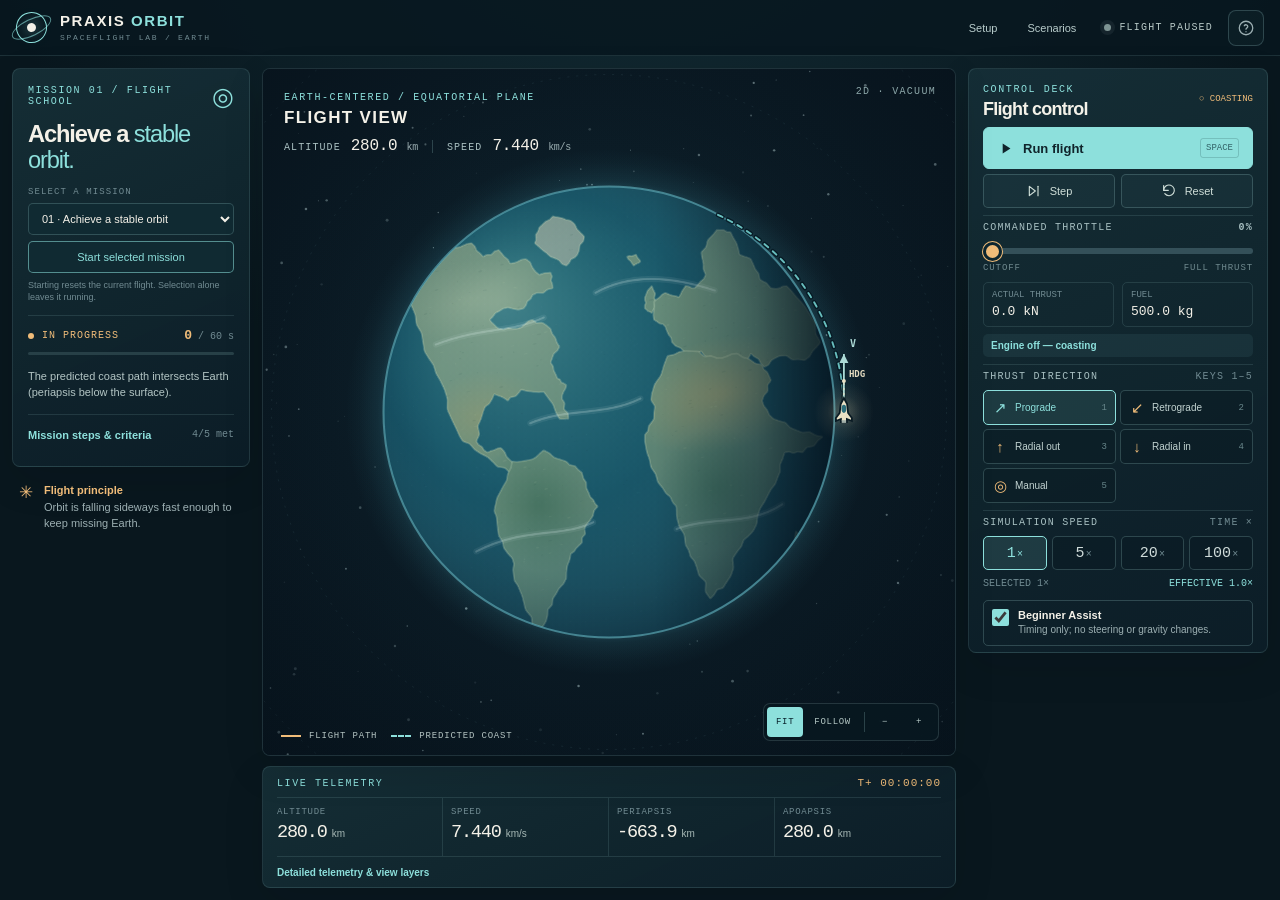
==== praxis-orbit/index.html @ 72a36ab7 "Publish PRAXIS ORBIT under praxis-orbit" ====
<!doctype html>
<html lang="en">
  <head>
    <meta charset="UTF-8" />
    <meta name="viewport" content="width=device-width, initial-scale=1.0" />
    <meta name="theme-color" content="#09141b" />
    <meta name="description" content="A hands-on orbital flight lab grounded in Newtonian physics." />
    <title>PRAXIS ORBIT — orbital flight lab</title>
    <script type="module" crossorigin src="/praxis-orbit/assets/index-Dkw5enQU.js"></script>
    <link rel="stylesheet" crossorigin href="/praxis-orbit/assets/index-bnAuaQOr.css">
  </head>
  <body>
    <div id="root"></div>
  </body>
</html>
---- praxis-orbit/assets/index-bnAuaQOr.css ----
:root{font-family:Inter,Segoe UI,Arial,sans-serif;color:#e9efeb;background:#09171e;font-synthesis:none;text-rendering:optimizeLegibility;-webkit-font-smoothing:antialiased;--bg: #09171e;--panel: #10232b;--panel-deep: #0c1d25;--panel-soft: #142b33;--line: rgba(155, 205, 205, .14);--line-strong: rgba(155, 205, 205, .24);--ivory: #f4f1e8;--muted: #9cafb2;--dim: #718b92;--cyan: #8de0dc;--amber: #f0bc79;--mono: "SFMono-Regular", Consolas, "Liberation Mono", monospace}*{box-sizing:border-box}html{min-width:320px}body{min-width:320px;margin:0}button,input,select{font:inherit}button{cursor:pointer}button:disabled{cursor:not-allowed;opacity:.42}button:focus-visible,input:focus-visible,select:focus-visible{outline:2px solid var(--cyan);outline-offset:3px}::selection{color:#09171e;background:var(--cyan)}.app-shell{min-height:100vh;background:radial-gradient(circle at 50% -25%,#153039 0,var(--bg) 52%)}.app-header{min-height:76px;display:flex;align-items:center;justify-content:space-between;gap:18px;padding:0 26px;border-bottom:1px solid var(--line);background:#08171fd9}.brand{display:flex;align-items:center;gap:13px;flex-shrink:0}.brand-mark{display:grid;place-items:center;width:35px;height:35px;border:1.5px solid var(--cyan);border-radius:50%;transform:rotate(-26deg);position:relative}.brand-mark:before{content:"";position:absolute;width:45px;height:15px;border:1px solid rgba(141,224,220,.6);border-radius:50%}.brand-mark span{width:9px;height:9px;border-radius:50%;background:var(--ivory);box-shadow:0 0 14px #8de0dcb3}.brand strong{display:block;color:var(--ivory);font-size:17px;font-weight:750;letter-spacing:.105em;line-height:1.1;white-space:nowrap}.brand strong em{color:var(--cyan);font-style:normal;font-weight:550}.brand small{display:block;margin-top:6px;color:var(--dim);font:9px var(--mono);letter-spacing:.22em;white-space:nowrap}.header-center{display:flex;align-items:center;gap:15px;color:#9aaeb0;font-size:12px;letter-spacing:.045em;white-space:nowrap}.header-rule{width:28px;height:1px;background:var(--line-strong)}.header-actions{display:flex;align-items:center;gap:18px;flex-shrink:0}.live-indicator{display:flex;align-items:center;gap:8px;color:#b8c9c7;font:10px var(--mono);letter-spacing:.12em;white-space:nowrap}.live-indicator i{width:7px;height:7px;border-radius:50%;background:#7e9493;box-shadow:0 0 0 4px #7e94931c}.live-indicator.is-running i{background:var(--cyan);box-shadow:0 0 0 4px #8de0dc21,0 0 10px var(--cyan)}.live-indicator.is-impact i{background:var(--amber);box-shadow:0 0 0 4px #f0bc7921}.icon-button{width:36px;height:36px;display:grid;place-items:center;color:var(--muted);border:1px solid var(--line-strong);border-radius:8px;background:#8de0dc09}.icon-button:hover{color:var(--ivory);border-color:#8de0dc8c}.workspace{width:min(100%,1900px);margin:0 auto;display:grid;grid-template-columns:minmax(235px,265px) minmax(0,1fr) minmax(305px,330px);gap:18px;padding:18px 20px 28px;align-items:start}.mission-column,.center-column,.controls-column{min-width:0}.mission-column{display:flex;flex-direction:column;gap:16px}.center-column{display:flex;flex-direction:column;gap:14px}.panel{border:1px solid var(--line);border-radius:11px;background:linear-gradient(155deg,#162f37f0,#0c1e27f7);box-shadow:0 14px 42px #00080e1c}.eyebrow{color:var(--cyan);font:10px var(--mono);letter-spacing:.16em}.section-topline{display:flex;justify-content:space-between;align-items:center}.section-symbol{color:var(--cyan);font-size:25px;line-height:.8;font-weight:200}.mission-card{padding:23px 21px 19px}.mission-card h1{margin:25px 0 10px;color:var(--ivory);font-size:clamp(26px,2.2vw,35px);line-height:1.08;letter-spacing:-.048em;font-weight:620}.mission-card h1 em{color:var(--cyan);font-style:normal;font-weight:400}.mission-intro{margin:0 0 24px;color:var(--muted);font-size:12px;line-height:1.6}.mission-state{display:flex;align-items:center;gap:8px;padding-top:17px;border-top:1px solid var(--line);color:var(--amber);font:10px var(--mono);letter-spacing:.1em}.mission-state.success{color:var(--cyan)}.mission-state.failure{color:#ed9b88}.mission-state .state-dot{width:6px;height:6px;border-radius:50%;background:currentColor}.mission-state strong{margin-left:auto;font:600 13px var(--mono);letter-spacing:0}.mission-state small{color:var(--dim);font-size:10px;font-weight:400}.progress-track{height:3px;margin:12px 0 14px;border-radius:4px;background:#274047;overflow:hidden}.progress-track span{display:block;height:100%;background:linear-gradient(90deg,var(--amber),var(--cyan));transition:width .18s linear}.mission-reason{min-height:50px;margin:0 0 21px;color:#b3c5c4;font-size:11px;line-height:1.5}.checklist-title,.group-label{display:flex;align-items:center;justify-content:space-between;gap:8px;color:#a7bfc1;font:10px var(--mono);letter-spacing:.12em}.checklist-title span,.group-label span:last-child{color:var(--dim)}.criteria-list{display:flex;flex-direction:column;gap:11px;margin:15px 0 19px;padding:0;list-style:none}.criteria-list li{display:flex;align-items:center;gap:9px;color:#93a8aa;font-size:11px}.criteria-list li.met{color:#d4e9e1}.criterion-icon{width:16px;height:16px;display:grid;place-items:center;flex-shrink:0;border:1px solid #546d72;border-radius:50%;color:#718d90;font-size:20px;line-height:0}.met .criterion-icon{color:#0d2930;border-color:var(--cyan);background:var(--cyan)}.mission-footnote{padding:13px 12px;border:1px solid rgba(240,188,121,.15);border-radius:6px;background:#f0bc790b;color:#c8b79f;font-size:10px;line-height:1.5}.tutorial-card{padding:20px 21px 17px}.tiny-count{color:var(--dim);font:9px var(--mono);letter-spacing:.1em}.tutorial-list{margin:19px 0 0;padding:0;list-style:none}.tutorial-list li{display:flex;gap:12px;padding:0 0 17px;position:relative}.tutorial-list li:not(:last-child):before{content:"";position:absolute;left:12px;top:26px;bottom:2px;border-left:1px dashed #46646a}.tutorial-list li:last-child{padding-bottom:0}.step-index{width:25px;height:25px;flex:0 0 25px;display:grid;place-items:center;border:1px solid #526a70;border-radius:50%;color:#a4b9b8;font:10px var(--mono)}.tutorial-list li.done .step-index{border-color:var(--cyan);background:#8de0dc24;color:var(--cyan)}.tutorial-list strong{display:block;margin:1px 0 3px;color:#e3ebe5;font-size:11px;font-weight:600}.tutorial-list p{margin:0;color:var(--dim);font-size:10px;line-height:1.4}.sidebar-note{display:flex;gap:11px;padding:4px 4px 0;color:var(--muted)}.note-spark{color:var(--amber);font-size:17px}.sidebar-note p{margin:0;font-size:11px;line-height:1.5}.sidebar-note strong{display:block;color:var(--amber);font-weight:600}.viewport-panel{height:clamp(455px,57vh,690px);min-height:455px;position:relative;overflow:hidden;background:#0a1922}.orbit-canvas{position:absolute;top:0;right:0;bottom:0;left:0;display:block;width:100%;height:100%;touch-action:none;cursor:grab}.orbit-canvas:active{cursor:grabbing}.viewport-top,.viewport-bottom,.viewport-readout,.viewport-side-label{position:absolute;pointer-events:none}.viewport-top{left:27px;right:26px;top:23px;display:flex;justify-content:space-between;align-items:start}.viewport-top strong{display:block;margin-top:6px;color:var(--ivory);font-size:19px;font-weight:600;letter-spacing:.08em}.viewport-coordinate{color:#8ca7a9;font:10px var(--mono);letter-spacing:.13em}.viewport-readout{top:85px;left:27px;display:flex;align-items:baseline;gap:10px;color:#abc1c2;font:10px var(--mono);letter-spacing:.11em}.viewport-readout strong{color:var(--ivory);font-size:16px;font-weight:500;letter-spacing:-.02em}.viewport-readout small{color:var(--muted);font-size:10px}.readout-separator{width:1px;height:13px;margin:0 4px;background:var(--line-strong);align-self:center}.viewport-bottom{bottom:19px;left:23px;right:22px;display:flex;align-items:end;justify-content:space-between;gap:14px}.trajectory-legend{display:flex;flex-wrap:wrap;gap:14px;color:#b4c4c2;font:9px var(--mono);letter-spacing:.09em}.trajectory-legend span{display:flex;align-items:center;gap:8px}.trajectory-legend i{width:20px;height:0;display:inline-block;border-top:2px solid var(--amber)}.trajectory-legend .legend-prediction{border-top:2px dashed var(--cyan)}.camera-controls{display:flex;gap:2px;padding:3px;border:1px solid rgba(185,218,217,.16);border-radius:7px;background:#081820d9;pointer-events:auto;flex-shrink:0}.camera-controls button{min-width:29px;height:27px;padding:0 9px;border:0;border-radius:4px;background:transparent;color:#b5c8c5;font:9px var(--mono);letter-spacing:.08em}.camera-controls button:hover,.camera-controls button.active{color:#07212b;background:var(--cyan)}.control-divider{align-self:stretch;width:1px;margin:5px 2px;background:var(--line-strong)}.viewport-side-label{right:15px;top:50%;transform:translateY(-50%) rotate(90deg);transform-origin:100% 50%;color:#a4cbca4d;font:9px var(--mono);letter-spacing:.24em;white-space:nowrap}.view-options{min-height:44px;display:flex;align-items:center;justify-content:space-between;gap:14px;padding:0 10px}.option-heading{display:flex;align-items:center;gap:12px;color:#9fb6b6;font:10px var(--mono);letter-spacing:.1em;white-space:nowrap}.option-heading span{color:#617e83;font:10px Inter,Segoe UI,sans-serif;letter-spacing:0}.option-switches{display:flex;flex-wrap:wrap;justify-content:flex-end;gap:15px}.option-switches label{display:flex;align-items:center;gap:6px;color:#aebfbd;font-size:10px;white-space:nowrap;cursor:pointer}.option-switches input{width:13px;height:13px;margin:0;accent-color:var(--cyan);cursor:pointer}.telemetry-panel{padding:18px 21px 0}.telemetry-heading{display:flex;align-items:end;justify-content:space-between;gap:12px;padding-bottom:13px;border-bottom:1px solid var(--line)}.telemetry-heading h2{margin:4px 0 0;color:var(--ivory);font-size:18px;font-weight:550;letter-spacing:-.025em}.epoch{color:var(--amber);font:11px var(--mono);letter-spacing:.09em;white-space:nowrap}.stats-grid{display:grid;grid-template-columns:repeat(4,minmax(0,1fr))}.stat{min-width:0;min-height:77px;padding:15px 9px 12px 0}.stat:not(:nth-child(4n)){border-right:1px solid var(--line);padding-left:12px}.stat:nth-child(4n+1){padding-left:0}.stat:nth-child(-n+4){border-bottom:1px solid var(--line)}.stat-label{display:block;margin-bottom:7px;overflow:hidden;color:var(--dim);font:9px var(--mono);text-overflow:ellipsis;white-space:nowrap;letter-spacing:.08em}.stat-value{display:flex;align-items:baseline;gap:5px;min-width:0;color:var(--ivory);font:500 clamp(15px,1.45vw,21px) var(--mono);letter-spacing:-.065em;white-space:nowrap}.stat-value small{color:#a7b9b6;font:10px Inter,Segoe UI,sans-serif;letter-spacing:0}.stat-subtle{display:block;color:var(--dim);font-size:9px}.telemetry-footer{display:flex;justify-content:space-between;gap:10px;margin:0 -21px;padding:11px 21px;border-top:1px solid var(--line);border-radius:0 0 11px 11px;background:#08192161}.telemetry-footer span{display:flex;align-items:center;gap:8px;color:var(--dim);font:9px var(--mono);letter-spacing:.08em;white-space:nowrap}.telemetry-footer strong{color:#cfe2dd;font-weight:500;letter-spacing:0}.control-panel{overflow:hidden}.control-panel-head{display:flex;justify-content:space-between;align-items:end;padding:22px 22px 17px}.control-panel-head h2{margin:6px 0 0;color:var(--ivory);font-size:21px;font-weight:550;letter-spacing:-.04em}.control-number{color:var(--cyan);font:19px var(--mono)}.control-number span{color:var(--dim);font-size:12px}.tabs{display:flex;padding:0 21px;gap:25px;border-bottom:1px solid var(--line)}.tabs button{padding:13px 0;border:0;border-bottom:2px solid transparent;background:transparent;color:#90a7a8;font:10px var(--mono);letter-spacing:.12em}.tabs button:hover{color:var(--ivory)}.tabs button.selected{color:var(--cyan);border-bottom-color:var(--cyan)}.control-content{padding:20px 21px 22px}.transport{margin-top:14px}.primary-control{width:100%;min-height:48px;display:flex;align-items:center;gap:9px;padding:0 13px;border:1px solid var(--cyan);border-radius:6px;color:#10242b;background:var(--cyan);font-size:13px;font-weight:700;text-align:left}.primary-control:not(:disabled):hover,.apply-button:hover{background:#b4f0e9}.primary-control kbd{margin-left:auto;padding:4px 5px;border:1px solid rgba(7,45,52,.18);border-radius:3px;color:#326267;font:9px var(--mono)}.secondary-transport{display:flex;gap:8px;margin-top:8px}.secondary-transport button{flex:1;min-height:38px;display:flex;align-items:center;justify-content:center;gap:8px;border:1px solid var(--line-strong);border-radius:5px;background:#8de0dc0a;color:#d0dfd9;font-size:11px}.secondary-transport button:not(:disabled):hover{border-color:var(--cyan);color:var(--cyan)}.speed-heading,.thrust-heading,.direction-heading,.saved-heading{margin-top:24px;padding-top:20px;border-top:1px solid var(--line)}.speed-options{display:grid;grid-template-columns:repeat(4,1fr);gap:6px;margin-top:13px}.speed-options button{height:36px;border:1px solid var(--line-strong);border-radius:5px;background:#09182061;color:#d0dcda;font:15px var(--mono)}.speed-options button small{margin-left:1px;color:var(--dim);font-size:10px}.speed-options button.selected{border-color:var(--cyan);color:var(--cyan);background:#8de0dc21}.speed-options button.selected small{color:var(--cyan)}.compute-warning{margin:10px 0 0;color:var(--amber);font-size:10px;line-height:1.45}.throttle-value{display:flex;align-items:end;justify-content:space-between;gap:5px;margin-top:13px}.throttle-value strong{color:var(--ivory);font:37px var(--mono);letter-spacing:-.09em;line-height:1}.throttle-value strong small{margin-left:3px;color:var(--amber);font-size:14px;letter-spacing:0}.throttle-value span{padding-bottom:3px;color:var(--muted);font-size:10px;white-space:nowrap}.throttle-slider{width:100%;height:6px;margin:19px 0 8px;border-radius:5px;background:linear-gradient(90deg,var(--amber) var(--fill),#345059 var(--fill));-moz-appearance:none;appearance:none;-webkit-appearance:none;cursor:pointer}.throttle-slider::-webkit-slider-thumb{width:16px;height:16px;border:3px solid #0d2630;border-radius:50%;background:var(--amber);box-shadow:0 0 0 1px var(--amber);-webkit-appearance:none;-moz-appearance:none;appearance:none}.throttle-slider::-moz-range-thumb{width:11px;height:11px;border:3px solid #0d2630;border-radius:50%;background:var(--amber);box-shadow:0 0 0 1px var(--amber)}.slider-ends{display:flex;justify-content:space-between;color:#718b90;font:9px var(--mono);letter-spacing:.1em}.direction-options{display:grid;grid-template-columns:repeat(2,1fr);gap:7px;margin-top:13px}.direction-options button{min-height:38px;display:flex;align-items:center;gap:7px;padding:0 9px;border:1px solid var(--line-strong);border-radius:5px;background:#09182061;color:#c1d2d0;font-size:10px;text-align:left}.direction-options button:hover{border-color:#8de0dc80}.direction-options button.selected{border-color:var(--cyan);color:var(--cyan);background:#8de0dc1c}.direction-icon{min-width:16px;color:var(--amber);font-size:15px;line-height:1;text-align:center}.direction-options button.selected .direction-icon{color:var(--cyan)}.direction-options kbd{margin-left:auto;color:#68878b;font:9px var(--mono)}.direction-note{margin:14px 0 0;color:#8fa7a8;font-size:10px;line-height:1.5}.manual-angle{margin-top:13px;padding:11px;border:1px solid var(--line);border-radius:5px;background:#09182066}.manual-angle label{color:var(--muted);font:9px var(--mono);letter-spacing:.1em}.manual-angle>div{display:flex;align-items:center;gap:8px;margin-top:7px}.manual-angle input{width:90px;padding:8px;border:1px solid var(--line-strong);border-radius:4px;background:#0a1c24;color:var(--ivory);font:14px var(--mono)}.manual-angle>div span{color:var(--dim);font:10px var(--mono)}.manual-angle p{margin:8px 0 0;color:var(--dim);font-size:10px;line-height:1.4}.controls-footnote{display:flex;justify-content:space-between;gap:5px;padding:14px 4px;color:#70898e;font:9px var(--mono);letter-spacing:.07em}.form-intro{margin:14px 0 18px;color:var(--muted);font-size:11px;line-height:1.55}.setup-form{display:flex;flex-direction:column;gap:13px}.field{display:flex;align-items:center;justify-content:space-between;gap:8px;color:#d0dcd8;font-size:11px}.field>span{min-width:0}.field small{display:block;margin-top:4px;color:var(--dim);font-size:9px}.field>div{width:125px;display:flex;align-items:center;flex-shrink:0;border:1px solid var(--line-strong);border-radius:5px;background:#07151d7a}.field input{width:100%;min-width:0;padding:9px 7px;border:0;outline:0;background:transparent;color:var(--ivory);font:12px var(--mono);text-align:right}.field>div:focus-within{outline:2px solid var(--cyan);outline-offset:2px}.field>div>span{width:35px;flex-shrink:0;color:var(--dim);font:9px var(--mono);text-align:center}.apply-button{width:100%;min-height:40px;display:flex;align-items:center;justify-content:center;gap:8px;margin-top:20px;border:1px solid var(--cyan);border-radius:5px;background:var(--cyan);color:#10242b;font-size:11px;font-weight:700}.pending-note{margin:10px 0 0;color:var(--amber);font-size:10px;line-height:1.4}.form-footnote{margin-top:17px;padding-top:13px;border-top:1px solid var(--line);color:var(--dim);font-size:10px;line-height:1.5}.preset-list{display:flex;flex-direction:column;gap:8px;margin-top:13px}.preset-card{width:100%;min-height:69px;display:flex;flex-direction:column;gap:7px;padding:11px 12px;border:1px solid var(--line-strong);border-radius:6px;background:#09182061;color:var(--muted);font-size:10px;line-height:1.4;text-align:left}.preset-card:hover,.preset-card.active{border-color:var(--cyan);background:#8de0dc12}.preset-top{display:flex;justify-content:space-between;align-items:center;gap:5px}.preset-top strong{color:var(--ivory);font-size:12px;font-weight:600}.preset-top small{color:var(--amber);font:8px var(--mono);letter-spacing:.06em}.preset-card.active .preset-top strong{color:var(--cyan)}.save-name{display:block;margin:16px 0 8px;color:#a7bfc1;font:9px var(--mono);letter-spacing:.1em}.scenario-input,.scenario-select{width:100%;height:38px;padding:0 10px;border:1px solid var(--line-strong);border-radius:5px;background:#0a1c24;color:var(--ivory);font-size:11px}.scenario-select{cursor:pointer}.save-button{margin-top:8px}.scenario-actions{display:flex;gap:5px;margin-top:8px}.scenario-actions button{min-height:33px;flex:1;display:flex;align-items:center;justify-content:center;gap:4px;padding:0 3px;border:1px solid var(--line-strong);border-radius:4px;background:#8de0dc0a;color:#cfddda;font-size:10px}.scenario-actions button:not(:disabled):hover,.import-button:hover{border-color:var(--cyan);color:var(--cyan)}.import-button{width:100%;min-height:39px;display:flex;align-items:center;justify-content:center;gap:8px;margin-top:14px;border:1px dashed var(--line-strong);border-radius:5px;background:transparent;color:var(--muted);font-size:11px}.library-note{margin:15px 0 0;color:var(--dim);font-size:10px;line-height:1.5}.visually-hidden{position:absolute;width:1px;height:1px;overflow:hidden;clip:rect(0,0,0,0);white-space:nowrap;clip-path:inset(50%)}.notice{position:fixed;z-index:20;right:22px;bottom:22px;width:min(440px,calc(100vw - 30px));display:flex;align-items:start;gap:12px;padding:13px 12px 13px 15px;border:1px solid rgba(141,224,220,.4);border-radius:7px;background:#15343b;box-shadow:0 15px 40px #00000059;color:#e9f4ed;font-size:11px;line-height:1.45}.notice.error{border-color:#ed9b8880;background:#3b2928}.notice.info{border-color:#f0bc7980;background:#373128}.notice span{flex:1}.notice button{display:grid;place-items:center;width:19px;height:19px;flex-shrink:0;border:0;background:transparent;color:currentColor}.modal-backdrop{position:fixed;z-index:30;top:0;right:0;bottom:0;left:0;display:grid;place-items:center;padding:20px;background:#020b12c7;-webkit-backdrop-filter:blur(5px);backdrop-filter:blur(5px)}.help-modal{width:min(720px,100%);max-height:min(750px,calc(100vh - 40px));overflow-y:auto;padding:28px;border:1px solid rgba(141,224,220,.3);border-radius:12px;background:#102730;box-shadow:0 25px 70px #0006}.modal-head{display:flex;justify-content:space-between;align-items:start;gap:15px}.help-modal h2{margin:8px 0 0;color:var(--ivory);font-size:29px;letter-spacing:-.04em;font-weight:550}.help-modal>p{max-width:630px;margin:20px 0;color:#bfcecb;font-size:13px;line-height:1.65}.help-columns{display:grid;grid-template-columns:1fr 1fr;gap:25px;padding-top:20px;border-top:1px solid var(--line)}.help-columns h3{margin:0 0 12px;color:var(--cyan);font-size:13px;font-weight:600}.help-columns p{margin:0 0 12px;color:#aebfbd;font-size:11px;line-height:1.65}.help-columns p strong{color:#e1ebe3}.shortcut-list{margin:0}.shortcut-list>div{display:flex;justify-content:space-between;gap:10px;padding:7px 0;border-bottom:1px solid var(--line);font-size:11px}.shortcut-list dt{color:var(--ivory);font-family:var(--mono)}.shortcut-list dd{margin:0;color:var(--muted)}.help-note{display:grid;grid-template-columns:110px 1fr;gap:12px;margin-top:20px;padding:15px;border:1px solid rgba(240,188,121,.2);border-radius:5px;background:#f0bc790a;color:#bdb7a8;font-size:11px;line-height:1.55}.help-note strong{color:var(--amber);font-weight:600}@media(max-width:1300px){.workspace{grid-template-columns:238px minmax(0,1fr) 302px;gap:13px;padding-left:13px;padding-right:13px}.mission-card,.tutorial-card{padding-left:17px;padding-right:17px}.mission-card h1{font-size:29px}.option-heading span{display:none}.option-switches{gap:9px}}@media(max-width:1100px){.workspace{grid-template-columns:minmax(0,1fr) 300px}.center-column{grid-column:1;grid-row:1}.controls-column{grid-column:2;grid-row:1}.mission-column{grid-column:1 / -1;grid-row:2;display:grid;grid-template-columns:1fr 1fr;align-items:start}.sidebar-note{grid-column:1 / -1}.mission-card h1{font-size:32px}.header-center{display:none}}@media(max-width:760px){.app-header{min-height:66px;padding:0 17px}.brand strong{font-size:15px}.brand small{font-size:8px}.live-indicator{font-size:0}.live-indicator i{margin-right:2px}.header-actions{gap:12px}.workspace{display:flex;flex-direction:column;gap:13px;padding:13px 12px 30px}.center-column{display:contents}.viewport-panel,.view-options,.controls-column,.telemetry-panel,.mission-column{width:100%}.viewport-panel{order:1}.view-options{order:2}.controls-column{order:3}.telemetry-panel{order:4}.mission-column{order:5;display:flex}.viewport-panel{height:clamp(400px,100vw,530px);min-height:400px}.viewport-top{left:17px;right:16px;top:17px}.viewport-top strong{font-size:16px}.viewport-top .eyebrow{font-size:8px;letter-spacing:.07em;white-space:nowrap}.viewport-coordinate{font-size:8px;white-space:nowrap}.viewport-readout{left:17px;top:76px;gap:7px;font-size:9px}.viewport-readout strong{font-size:12px}.viewport-bottom{left:13px;right:13px;bottom:12px;align-items:flex-end}.trajectory-legend{flex-direction:column;gap:6px;font-size:8px}.camera-controls button{min-width:25px;padding:0 6px;font-size:8px}.viewport-side-label{display:none}.view-options{align-items:start;flex-direction:column;gap:9px;padding:3px 2px}.option-switches{justify-content:start;gap:8px 12px}.stats-grid{grid-template-columns:repeat(2,minmax(0,1fr))}.stat{min-height:69px}.stat:nth-child(n){padding:13px 9px 10px 0;border-right:0;border-bottom:1px solid var(--line)}.stat:nth-child(2n){padding-left:12px}.stat:nth-child(odd){border-right:1px solid var(--line)}.stat:nth-last-child(-n+2){border-bottom:0}.stat-value{font-size:18px}.telemetry-footer{flex-wrap:wrap;row-gap:7px}.mission-card h1{font-size:34px}}@media(max-width:400px){.brand{gap:10px}.brand-mark{width:30px;height:30px}.brand-mark:before{width:38px}.brand strong{font-size:13px}.brand small{letter-spacing:.12em}.viewport-readout{flex-wrap:wrap;max-width:calc(100% - 35px);row-gap:3px}.telemetry-footer{justify-content:flex-start;gap:7px 13px}.help-columns{grid-template-columns:1fr;gap:16px}.help-note{grid-template-columns:1fr}}@media(prefers-reduced-motion:reduce){*,*:before,*:after{scroll-behavior:auto!important;transition-duration:.01ms!important;animation-duration:.01ms!important}}.app-header{min-height:56px;height:56px;padding:0 16px}.brand-mark{width:31px;height:31px}.brand-mark:before{width:41px}.brand strong{font-size:15px}.brand small{margin-top:3px;font-size:8px}.header-actions{gap:15px}.utility-nav{display:flex;gap:4px}.utility-nav button{min-height:36px;padding:0 12px;border:1px solid transparent;border-radius:5px;background:transparent;color:#b8cccb;font-size:11px}.utility-nav button:hover,.utility-nav button[aria-expanded=true]{border-color:var(--line-strong);color:var(--cyan);background:#8de0dc12}.workspace{width:min(100%,1900px);height:calc(100svh - 56px);min-height:620px;grid-template-columns:minmax(210px,238px) minmax(0,1fr) minmax(278px,300px);gap:12px;padding:12px;align-items:stretch}.workspace:has(details[open]){height:auto;min-height:calc(100svh - 56px)}.mission-column,.controls-column{align-self:start}.mission-column{gap:10px}.center-column{display:grid;grid-template-rows:minmax(0,1fr) auto;gap:10px;min-height:0}.workspace:has(details[open]) .center-column{grid-template-rows:minmax(420px,1fr) auto}.panel{border-radius:8px}.mission-card{padding:16px 15px 12px}.mission-card h1{margin:15px 0 14px;font-size:clamp(23px,1.85vw,29px)}.mission-state{padding-top:12px}.mission-reason{min-height:0;margin:11px 0 13px;font-size:11px;line-height:1.45}.progress-track{margin-top:9px}.mission-details{border-top:1px solid var(--line)}.mission-details summary,.telemetry-details summary{min-height:39px;display:flex;align-items:center;justify-content:space-between;gap:8px;color:var(--cyan);font-size:11px;font-weight:600;cursor:pointer}.mission-details summary span{color:var(--dim);font:10px var(--mono);font-weight:400;white-space:nowrap}.mission-details[open] summary,.telemetry-details[open] summary{border-bottom:1px solid var(--line)}.mission-details .checklist-title{margin-top:16px}.mission-details .criteria-list{gap:8px;margin:12px 0 19px}.mission-details .tutorial-list{margin:14px 0}.mission-details .mission-footnote{margin:0}.sidebar-note{padding:5px 7px}.viewport-panel{height:auto;min-height:0}.viewport-top{left:21px;right:19px;top:17px}.viewport-top strong{margin-top:4px;font-size:17px}.viewport-readout{top:68px;left:21px}.viewport-bottom{bottom:14px;left:18px;right:16px}.camera-controls button{min-width:32px;height:30px}.telemetry-panel{padding:10px 14px 0}.telemetry-heading{align-items:center;padding-bottom:8px}.stats-grid,.detail-stats-grid{display:grid;grid-template-columns:repeat(4,minmax(0,1fr))}.stats-grid .stat,.detail-stats-grid .stat{min-height:58px;padding:9px 8px 8px;border-bottom:0;border-right:1px solid var(--line)}.stats-grid .stat:first-child,.detail-stats-grid .stat:first-child{padding-left:0}.stats-grid .stat:last-child,.detail-stats-grid .stat:last-child{border-right:0}.stat-label{margin-bottom:5px}.stat-value{font-size:clamp(16px,1.45vw,22px)}.telemetry-details{border-top:1px solid var(--line)}.telemetry-details summary{min-height:30px;font-size:10px}.detail-stats-grid{margin:8px 0}.telemetry-footer{margin:0 -14px;padding:9px 14px}.view-options{padding:11px 0;align-items:start;flex-direction:column;gap:9px}.option-switches{justify-content:start}.control-panel{overflow:visible}.control-panel-head{align-items:center;padding:11px 14px 9px}.control-panel-head h2{margin-top:3px;font-size:18px}.engine-mini{color:var(--amber);font:9px var(--mono);white-space:nowrap}.control-content{padding:0 14px 12px}.transport{margin-top:0}.primary-control{min-height:42px}.secondary-transport{gap:6px;margin-top:5px}.secondary-transport button{min-height:34px}.group-label{font-size:10px}.speed-heading,.thrust-heading,.direction-heading{margin-top:12px;padding-top:10px}.throttle-slider{margin:15px 0 9px}.throttle-slider::-webkit-slider-thumb{width:19px;height:19px}.throttle-slider::-moz-range-thumb{width:19px;height:19px}.engine-metrics{display:flex;gap:8px;margin-top:9px}.engine-metrics span{display:flex;flex:1;flex-direction:column;gap:4px;padding:7px 8px;border:1px solid var(--line);border-radius:5px;color:var(--dim);font:9px var(--mono);white-space:nowrap}.engine-metrics strong{color:var(--ivory);font:13px var(--mono)}.engine-status{display:flex;flex-direction:column;gap:3px;margin-top:7px;padding:6px 8px;border-radius:5px;background:#8de0dc12;color:var(--cyan);font-size:10px}.engine-status strong{font-weight:600}.engine-status span{line-height:1.35}.engine-status.fuel-depleted{background:#ed9b881f;color:#f3b3a2}.direction-options{gap:5px;margin-top:8px}.direction-options button{min-height:35px;padding:0 8px;font-size:10px}.direction-note{display:none}.manual-angle{margin-top:8px;padding:8px}.manual-angle p{margin-top:4px}.speed-options{gap:5px;margin-top:8px}.speed-options button{height:34px}.speed-readout{display:flex;align-items:center;justify-content:space-between;gap:8px;margin-top:8px;color:var(--dim);font:10px var(--mono)}.speed-readout strong{color:var(--cyan);font-weight:500}.assist-warning,.compute-warning{margin:6px 0 0;color:var(--amber);font-size:10px;line-height:1.35}.assist-toggle{display:flex;align-items:start;gap:9px;margin-top:11px;padding:8px;border:1px solid var(--line-strong);border-radius:5px;color:var(--ivory);cursor:pointer}.assist-toggle input{width:17px;height:17px;flex:0 0 17px;margin:0;accent-color:var(--cyan);cursor:pointer}.assist-toggle span{display:flex;flex-direction:column;gap:3px}.assist-toggle strong{font-size:11px;font-weight:600}.assist-toggle small{color:var(--muted);font-size:10px;line-height:1.25}.mission-state.fuel-depleted{color:#ed9b88}.secondary-tools{width:min(680px,calc(100% - 24px));margin:0 auto 24px;padding:18px}.secondary-tools-head{display:flex;align-items:start;justify-content:space-between;gap:14px;border-bottom:1px solid var(--line)}.secondary-tools-head h2{margin:5px 0 14px;color:var(--ivory);font-size:23px;font-weight:550}.secondary-tools .control-content{padding:16px 0 0}.secondary-tools .setup-form,.secondary-tools .apply-button{max-width:540px}.secondary-tools .preset-list{display:grid;grid-template-columns:repeat(3,1fr)}.secondary-tools .scenario-actions,.secondary-tools .scenario-input,.secondary-tools .scenario-select,.secondary-tools .import-button{max-width:540px}@media(min-width:1700px){.workspace{grid-template-columns:minmax(230px,265px) minmax(0,1fr) minmax(300px,330px);gap:16px;padding:16px}.mission-card{padding:18px}.control-content,.control-panel-head{padding-left:17px;padding-right:17px}}@media(max-width:1100px){.workspace{height:auto;min-height:0;grid-template-columns:minmax(0,1fr) minmax(278px,310px)}.center-column{grid-column:1;grid-row:1;grid-template-rows:minmax(430px,56vw) auto}.controls-column{grid-column:2;grid-row:1}.mission-column{grid-column:1 / -1;grid-row:2;display:block}.mission-card{max-width:none}.sidebar-note{margin-top:9px}}@media(max-width:760px){.app-header{height:58px;min-height:58px;padding:0 12px}.brand{gap:9px}.brand strong{font-size:13px}.brand small{font-size:7px;letter-spacing:.12em}.live-indicator{display:none}.header-actions{gap:7px}.utility-nav button{min-height:36px;padding:0 7px;font-size:10px}.workspace{display:flex;flex-direction:column;gap:10px;padding:10px}.mission-column{order:0;display:block}.center-column{display:contents}.viewport-panel{order:1;width:100%;height:clamp(360px,95vw,520px);min-height:360px}.controls-column{order:2;width:100%}.telemetry-panel{order:3;width:100%}.control-panel{width:100%}.mission-card h1{font-size:27px}.sidebar-note{display:none}.stats-grid{grid-template-columns:repeat(2,minmax(0,1fr))}.stats-grid .stat:nth-child(2){border-right:0}.stats-grid .stat:nth-child(-n+2){border-bottom:1px solid var(--line)}.stats-grid .stat:nth-child(3){padding-left:0}.stats-grid .stat{min-height:65px}.detail-stats-grid{grid-template-columns:repeat(2,minmax(0,1fr))}.detail-stats-grid .stat:nth-child(2){border-right:0}.detail-stats-grid .stat:nth-child(3){padding-left:0}.secondary-tools .preset-list{grid-template-columns:1fr}}@media(max-width:400px){.brand-mark{width:25px;height:25px}.brand-mark:before{width:33px}.brand strong{font-size:11px}.brand small{font-size:6px}.utility-nav button{padding:0 4px;font-size:9px}.viewport-readout{top:65px}.viewport-coordinate{display:none}.direction-options button{min-height:39px}}@media(min-width:1101px){.manual-angle{display:grid;grid-template-columns:1fr auto;align-items:center;gap:8px;min-height:39px;padding:5px 8px}.manual-angle>div{margin-top:0}.manual-angle input{width:65px;padding:5px}.manual-angle p{display:none}}@media(min-width:1101px){.control-content{padding-bottom:6px}.speed-heading,.thrust-heading,.direction-heading{margin-top:9px;padding-top:7px}}@media(min-width:1101px){.notice{left:16px;right:auto;bottom:16px;width:min(238px,calc(100vw - 32px))}}@media(min-width:1101px){.control-panel-head{padding-top:9px;padding-bottom:7px}.speed-heading,.thrust-heading,.direction-heading{margin-top:7px;padding-top:6px}.direction-options{gap:4px}}.mission-picker{display:grid;gap:6px;margin:0 0 12px}.mission-picker label{color:var(--dim);font:9px var(--mono);letter-spacing:.12em}.mission-picker select,.mission-picker button{width:100%;min-height:32px;padding:5px 9px;border:1px solid var(--line-strong);border-radius:5px;background:#102a32;color:var(--ivory);font-size:11px}.mission-picker button{border-color:#8de0dc8c;color:var(--cyan);cursor:pointer}.mission-picker button:hover{background:#173b40}.mission-picker small{color:var(--dim);font-size:9px;line-height:1.35}.transfer-cue{display:grid;gap:4px;margin:8px 0;color:var(--cyan);font:10px var(--mono)}.transfer-cue strong{font-size:11px;text-transform:uppercase;letter-spacing:.08em}.transfer-cue span{color:#b7c8c7}.transfer-measurements{display:grid;gap:5px;margin:10px 0 12px;padding:9px;border:1px solid var(--line);border-radius:5px;color:var(--dim);font:9px var(--mono)}.transfer-measurements span{display:flex;justify-content:space-between;gap:6px}.transfer-measurements strong{color:var(--ivory);font-weight:500;text-align:right}.transfer-completion{display:grid;gap:5px;padding:10px;margin:10px 0;border:1px solid rgba(141,224,220,.5);border-radius:5px;color:#d5e8df;font-size:10px;line-height:1.35}.transfer-completion strong{color:var(--cyan);letter-spacing:.08em}.transfer-reference{border-top:1px solid var(--line);margin-top:12px;color:#b8cbca;font-size:10px;line-height:1.5}.transfer-reference summary{cursor:pointer;padding:9px 0;color:var(--cyan)}.transfer-reference p{margin:0 0 10px}.trajectory-legend .legend-target{border-top:2px dotted #bfa3f7}
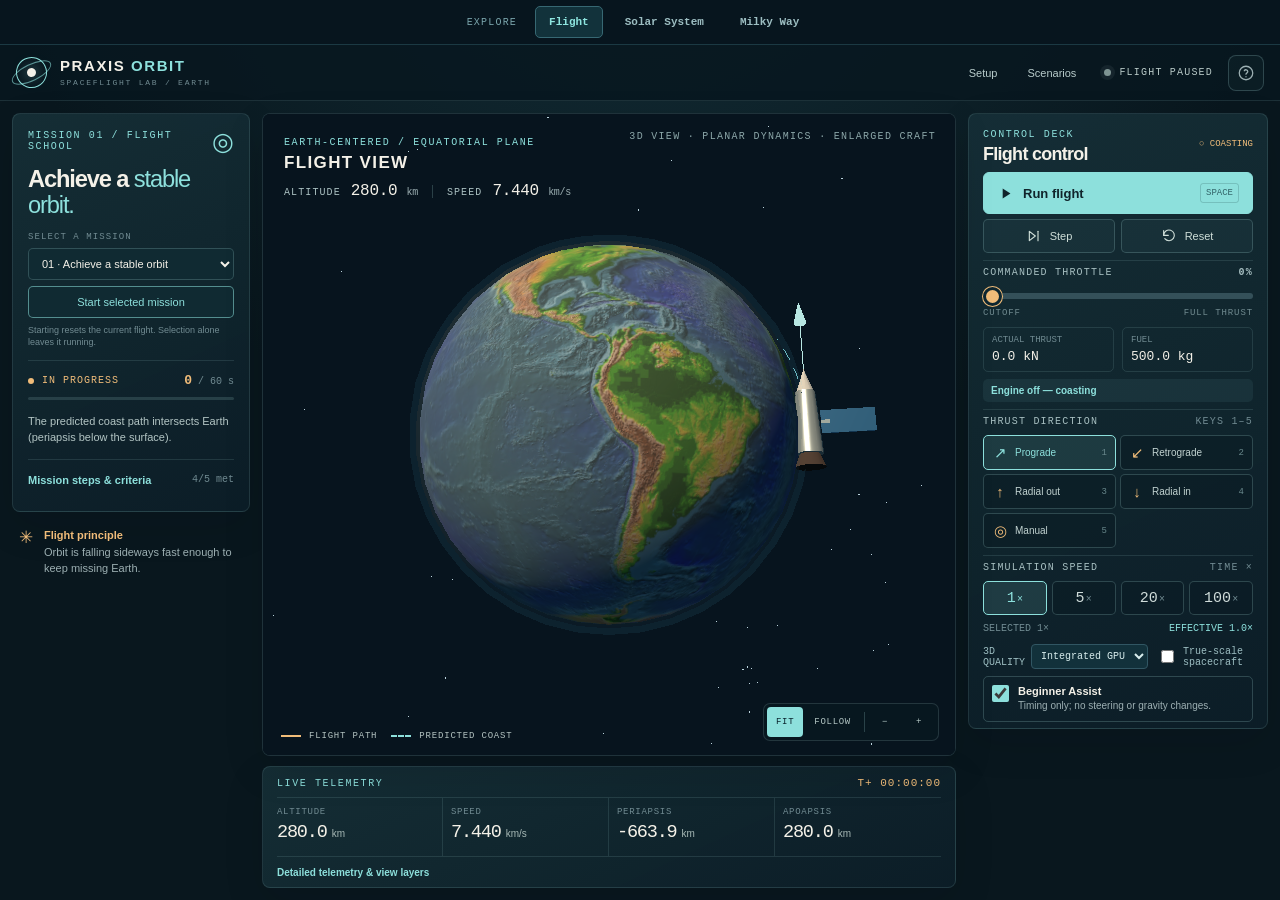
==== commit 106fc09e: "Publish 3D PRAXIS ORBIT science atlas" ====
--- a/praxis-orbit/index.html
+++ b/praxis-orbit/index.html
@@ -6,8 +6,8 @@
     <meta name="theme-color" content="#09141b" />
     <meta name="description" content="A hands-on orbital flight lab grounded in Newtonian physics." />
     <title>PRAXIS ORBIT — orbital flight lab</title>
-    <script type="module" crossorigin src="/praxis-orbit/assets/index-Dkw5enQU.js"></script>
-    <link rel="stylesheet" crossorigin href="/praxis-orbit/assets/index-bnAuaQOr.css">
+    <script type="module" crossorigin src="/praxis-orbit/assets/index-CJfpw36R.js"></script>
+    <link rel="stylesheet" crossorigin href="/praxis-orbit/assets/index-DWRpE48M.css">
   </head>
   <body>
     <div id="root"></div>
--- a/praxis-orbit/assets/index-DWRpE48M.css
+++ b/praxis-orbit/assets/index-DWRpE48M.css
@@ -0,0 +1 @@
+:root{font-family:Inter,Segoe UI,Arial,sans-serif;color:#e9efeb;background:#09171e;font-synthesis:none;text-rendering:optimizeLegibility;-webkit-font-smoothing:antialiased;--bg: #09171e;--panel: #10232b;--panel-deep: #0c1d25;--panel-soft: #142b33;--line: rgba(155, 205, 205, .14);--line-strong: rgba(155, 205, 205, .24);--ivory: #f4f1e8;--muted: #9cafb2;--dim: #718b92;--cyan: #8de0dc;--amber: #f0bc79;--mono: "SFMono-Regular", Consolas, "Liberation Mono", monospace}*{box-sizing:border-box}html{min-width:320px}body{min-width:320px;margin:0}button,input,select{font:inherit}button{cursor:pointer}button:disabled{cursor:not-allowed;opacity:.42}button:focus-visible,input:focus-visible,select:focus-visible{outline:2px solid var(--cyan);outline-offset:3px}::selection{color:#09171e;background:var(--cyan)}.app-shell{min-height:calc(100svh - 45px);background:radial-gradient(circle at 50% -25%,#153039 0,var(--bg) 52%)}.app-header{min-height:76px;display:flex;align-items:center;justify-content:space-between;gap:18px;padding:0 26px;border-bottom:1px solid var(--line);background:#08171fd9}.brand{display:flex;align-items:center;gap:13px;flex-shrink:0}.brand-mark{display:grid;place-items:center;width:35px;height:35px;border:1.5px solid var(--cyan);border-radius:50%;transform:rotate(-26deg);position:relative}.brand-mark:before{content:"";position:absolute;width:45px;height:15px;border:1px solid rgba(141,224,220,.6);border-radius:50%}.brand-mark span{width:9px;height:9px;border-radius:50%;background:var(--ivory);box-shadow:0 0 14px #8de0dcb3}.brand strong{display:block;color:var(--ivory);font-size:17px;font-weight:750;letter-spacing:.105em;line-height:1.1;white-space:nowrap}.brand strong em{color:var(--cyan);font-style:normal;font-weight:550}.brand small{display:block;margin-top:6px;color:var(--dim);font:9px var(--mono);letter-spacing:.22em;white-space:nowrap}.header-center{display:flex;align-items:center;gap:15px;color:#9aaeb0;font-size:12px;letter-spacing:.045em;white-space:nowrap}.header-rule{width:28px;height:1px;background:var(--line-strong)}.header-actions{display:flex;align-items:center;gap:18px;flex-shrink:0}.live-indicator{display:flex;align-items:center;gap:8px;color:#b8c9c7;font:10px var(--mono);letter-spacing:.12em;white-space:nowrap}.live-indicator i{width:7px;height:7px;border-radius:50%;background:#7e9493;box-shadow:0 0 0 4px #7e94931c}.live-indicator.is-running i{background:var(--cyan);box-shadow:0 0 0 4px #8de0dc21,0 0 10px var(--cyan)}.live-indicator.is-impact i{background:var(--amber);box-shadow:0 0 0 4px #f0bc7921}.icon-button{width:36px;height:36px;display:grid;place-items:center;color:var(--muted);border:1px solid var(--line-strong);border-radius:8px;background:#8de0dc09}.icon-button:hover{color:var(--ivory);border-color:#8de0dc8c}.workspace{width:min(100%,1900px);margin:0 auto;display:grid;grid-template-columns:minmax(235px,265px) minmax(0,1fr) minmax(305px,330px);gap:18px;padding:18px 20px 28px;align-items:start}.mission-column,.center-column,.controls-column{min-width:0}.mission-column{display:flex;flex-direction:column;gap:16px}.center-column{display:flex;flex-direction:column;gap:14px}.panel{border:1px solid var(--line);border-radius:11px;background:linear-gradient(155deg,#162f37f0,#0c1e27f7);box-shadow:0 14px 42px #00080e1c}.eyebrow{color:var(--cyan);font:10px var(--mono);letter-spacing:.16em}.section-topline{display:flex;justify-content:space-between;align-items:center}.section-symbol{color:var(--cyan);font-size:25px;line-height:.8;font-weight:200}.mission-card{padding:23px 21px 19px}.mission-card h1{margin:25px 0 10px;color:var(--ivory);font-size:clamp(26px,2.2vw,35px);line-height:1.08;letter-spacing:-.048em;font-weight:620}.mission-card h1 em{color:var(--cyan);font-style:normal;font-weight:400}.mission-intro{margin:0 0 24px;color:var(--muted);font-size:12px;line-height:1.6}.mission-state{display:flex;align-items:center;gap:8px;padding-top:17px;border-top:1px solid var(--line);color:var(--amber);font:10px var(--mono);letter-spacing:.1em}.mission-state.success{color:var(--cyan)}.mission-state.failure{color:#ed9b88}.mission-state .state-dot{width:6px;height:6px;border-radius:50%;background:currentColor}.mission-state strong{margin-left:auto;font:600 13px var(--mono);letter-spacing:0}.mission-state small{color:var(--dim);font-size:10px;font-weight:400}.progress-track{height:3px;margin:12px 0 14px;border-radius:4px;background:#274047;overflow:hidden}.progress-track span{display:block;height:100%;background:linear-gradient(90deg,var(--amber),var(--cyan));transition:width .18s linear}.mission-reason{min-height:50px;margin:0 0 21px;color:#b3c5c4;font-size:11px;line-height:1.5}.checklist-title,.group-label{display:flex;align-items:center;justify-content:space-between;gap:8px;color:#a7bfc1;font:10px var(--mono);letter-spacing:.12em}.checklist-title span,.group-label span:last-child{color:var(--dim)}.criteria-list{display:flex;flex-direction:column;gap:11px;margin:15px 0 19px;padding:0;list-style:none}.criteria-list li{display:flex;align-items:center;gap:9px;color:#93a8aa;font-size:11px}.criteria-list li.met{color:#d4e9e1}.criterion-icon{width:16px;height:16px;display:grid;place-items:center;flex-shrink:0;border:1px solid #546d72;border-radius:50%;color:#718d90;font-size:20px;line-height:0}.met .criterion-icon{color:#0d2930;border-color:var(--cyan);background:var(--cyan)}.mission-footnote{padding:13px 12px;border:1px solid rgba(240,188,121,.15);border-radius:6px;background:#f0bc790b;color:#c8b79f;font-size:10px;line-height:1.5}.tutorial-card{padding:20px 21px 17px}.tiny-count{color:var(--dim);font:9px var(--mono);letter-spacing:.1em}.tutorial-list{margin:19px 0 0;padding:0;list-style:none}.tutorial-list li{display:flex;gap:12px;padding:0 0 17px;position:relative}.tutorial-list li:not(:last-child):before{content:"";position:absolute;left:12px;top:26px;bottom:2px;border-left:1px dashed #46646a}.tutorial-list li:last-child{padding-bottom:0}.step-index{width:25px;height:25px;flex:0 0 25px;display:grid;place-items:center;border:1px solid #526a70;border-radius:50%;color:#a4b9b8;font:10px var(--mono)}.tutorial-list li.done .step-index{border-color:var(--cyan);background:#8de0dc24;color:var(--cyan)}.tutorial-list strong{display:block;margin:1px 0 3px;color:#e3ebe5;font-size:11px;font-weight:600}.tutorial-list p{margin:0;color:var(--dim);font-size:10px;line-height:1.4}.sidebar-note{display:flex;gap:11px;padding:4px 4px 0;color:var(--muted)}.note-spark{color:var(--amber);font-size:17px}.sidebar-note p{margin:0;font-size:11px;line-height:1.5}.sidebar-note strong{display:block;color:var(--amber);font-weight:600}.viewport-panel{height:clamp(455px,57vh,690px);min-height:455px;position:relative;overflow:hidden;background:#0a1922}.orbit-canvas{position:absolute;top:0;right:0;bottom:0;left:0;display:block;width:100%;height:100%;touch-action:none;cursor:grab}.orbit-canvas:active{cursor:grabbing}.viewport-top,.viewport-bottom,.viewport-readout,.viewport-side-label{position:absolute;pointer-events:none}.viewport-top{left:27px;right:26px;top:23px;display:flex;justify-content:space-between;align-items:start}.viewport-top strong{display:block;margin-top:6px;color:var(--ivory);font-size:19px;font-weight:600;letter-spacing:.08em}.viewport-coordinate{color:#8ca7a9;font:10px var(--mono);letter-spacing:.13em}.viewport-readout{top:85px;left:27px;display:flex;align-items:baseline;gap:10px;color:#abc1c2;font:10px var(--mono);letter-spacing:.11em}.viewport-readout strong{color:var(--ivory);font-size:16px;font-weight:500;letter-spacing:-.02em}.viewport-readout small{color:var(--muted);font-size:10px}.readout-separator{width:1px;height:13px;margin:0 4px;background:var(--line-strong);align-self:center}.viewport-bottom{bottom:19px;left:23px;right:22px;display:flex;align-items:end;justify-content:space-between;gap:14px}.trajectory-legend{display:flex;flex-wrap:wrap;gap:14px;color:#b4c4c2;font:9px var(--mono);letter-spacing:.09em}.trajectory-legend span{display:flex;align-items:center;gap:8px}.trajectory-legend i{width:20px;height:0;display:inline-block;border-top:2px solid var(--amber)}.trajectory-legend .legend-prediction{border-top:2px dashed var(--cyan)}.camera-controls{display:flex;gap:2px;padding:3px;border:1px solid rgba(185,218,217,.16);border-radius:7px;background:#081820d9;pointer-events:auto;flex-shrink:0}.camera-controls button{min-width:29px;height:27px;padding:0 9px;border:0;border-radius:4px;background:transparent;color:#b5c8c5;font:9px var(--mono);letter-spacing:.08em}.camera-controls button:hover,.camera-controls button.active{color:#07212b;background:var(--cyan)}.control-divider{align-self:stretch;width:1px;margin:5px 2px;background:var(--line-strong)}.viewport-side-label{right:15px;top:50%;transform:translateY(-50%) rotate(90deg);transform-origin:100% 50%;color:#a4cbca4d;font:9px var(--mono);letter-spacing:.24em;white-space:nowrap}.view-options{min-height:44px;display:flex;align-items:center;justify-content:space-between;gap:14px;padding:0 10px}.option-heading{display:flex;align-items:center;gap:12px;color:#9fb6b6;font:10px var(--mono);letter-spacing:.1em;white-space:nowrap}.option-heading span{color:#617e83;font:10px Inter,Segoe UI,sans-serif;letter-spacing:0}.option-switches{display:flex;flex-wrap:wrap;justify-content:flex-end;gap:15px}.option-switches label{display:flex;align-items:center;gap:6px;color:#aebfbd;font-size:10px;white-space:nowrap;cursor:pointer}.option-switches input{width:13px;height:13px;margin:0;accent-color:var(--cyan);cursor:pointer}.telemetry-panel{padding:18px 21px 0}.telemetry-heading{display:flex;align-items:end;justify-content:space-between;gap:12px;padding-bottom:13px;border-bottom:1px solid var(--line)}.telemetry-heading h2{margin:4px 0 0;color:var(--ivory);font-size:18px;font-weight:550;letter-spacing:-.025em}.epoch{color:var(--amber);font:11px var(--mono);letter-spacing:.09em;white-space:nowrap}.stats-grid{display:grid;grid-template-columns:repeat(4,minmax(0,1fr))}.stat{min-width:0;min-height:77px;padding:15px 9px 12px 0}.stat:not(:nth-child(4n)){border-right:1px solid var(--line);padding-left:12px}.stat:nth-child(4n+1){padding-left:0}.stat:nth-child(-n+4){border-bottom:1px solid var(--line)}.stat-label{display:block;margin-bottom:7px;overflow:hidden;color:var(--dim);font:9px var(--mono);text-overflow:ellipsis;white-space:nowrap;letter-spacing:.08em}.stat-value{display:flex;align-items:baseline;gap:5px;min-width:0;color:var(--ivory);font:500 clamp(15px,1.45vw,21px) var(--mono);letter-spacing:-.065em;white-space:nowrap}.stat-value small{color:#a7b9b6;font:10px Inter,Segoe UI,sans-serif;letter-spacing:0}.stat-subtle{display:block;color:var(--dim);font-size:9px}.telemetry-footer{display:flex;justify-content:space-between;gap:10px;margin:0 -21px;padding:11px 21px;border-top:1px solid var(--line);border-radius:0 0 11px 11px;background:#08192161}.telemetry-footer span{display:flex;align-items:center;gap:8px;color:var(--dim);font:9px var(--mono);letter-spacing:.08em;white-space:nowrap}.telemetry-footer strong{color:#cfe2dd;font-weight:500;letter-spacing:0}.control-panel{overflow:hidden}.control-panel-head{display:flex;justify-content:space-between;align-items:end;padding:22px 22px 17px}.control-panel-head h2{margin:6px 0 0;color:var(--ivory);font-size:21px;font-weight:550;letter-spacing:-.04em}.control-number{color:var(--cyan);font:19px var(--mono)}.control-number span{color:var(--dim);font-size:12px}.tabs{display:flex;padding:0 21px;gap:25px;border-bottom:1px solid var(--line)}.tabs button{padding:13px 0;border:0;border-bottom:2px solid transparent;background:transparent;color:#90a7a8;font:10px var(--mono);letter-spacing:.12em}.tabs button:hover{color:var(--ivory)}.tabs button.selected{color:var(--cyan);border-bottom-color:var(--cyan)}.control-content{padding:20px 21px 22px}.transport{margin-top:14px}.primary-control{width:100%;min-height:48px;display:flex;align-items:center;gap:9px;padding:0 13px;border:1px solid var(--cyan);border-radius:6px;color:#10242b;background:var(--cyan);font-size:13px;font-weight:700;text-align:left}.primary-control:not(:disabled):hover,.apply-button:hover{background:#b4f0e9}.primary-control kbd{margin-left:auto;padding:4px 5px;border:1px solid rgba(7,45,52,.18);border-radius:3px;color:#326267;font:9px var(--mono)}.secondary-transport{display:flex;gap:8px;margin-top:8px}.secondary-transport button{flex:1;min-height:38px;display:flex;align-items:center;justify-content:center;gap:8px;border:1px solid var(--line-strong);border-radius:5px;background:#8de0dc0a;color:#d0dfd9;font-size:11px}.secondary-transport button:not(:disabled):hover{border-color:var(--cyan);color:var(--cyan)}.speed-heading,.thrust-heading,.direction-heading,.saved-heading{margin-top:24px;padding-top:20px;border-top:1px solid var(--line)}.speed-options{display:grid;grid-template-columns:repeat(4,1fr);gap:6px;margin-top:13px}.speed-options button{height:36px;border:1px solid var(--line-strong);border-radius:5px;background:#09182061;color:#d0dcda;font:15px var(--mono)}.speed-options button small{margin-left:1px;color:var(--dim);font-size:10px}.speed-options button.selected{border-color:var(--cyan);color:var(--cyan);background:#8de0dc21}.speed-options button.selected small{color:var(--cyan)}.compute-warning{margin:10px 0 0;color:var(--amber);font-size:10px;line-height:1.45}.throttle-value{display:flex;align-items:end;justify-content:space-between;gap:5px;margin-top:13px}.throttle-value strong{color:var(--ivory);font:37px var(--mono);letter-spacing:-.09em;line-height:1}.throttle-value strong small{margin-left:3px;color:var(--amber);font-size:14px;letter-spacing:0}.throttle-value span{padding-bottom:3px;color:var(--muted);font-size:10px;white-space:nowrap}.throttle-slider{width:100%;height:6px;margin:19px 0 8px;border-radius:5px;background:linear-gradient(90deg,var(--amber) var(--fill),#345059 var(--fill));-moz-appearance:none;appearance:none;-webkit-appearance:none;cursor:pointer}.throttle-slider::-webkit-slider-thumb{width:16px;height:16px;border:3px solid #0d2630;border-radius:50%;background:var(--amber);box-shadow:0 0 0 1px var(--amber);-webkit-appearance:none;-moz-appearance:none;appearance:none}.throttle-slider::-moz-range-thumb{width:11px;height:11px;border:3px solid #0d2630;border-radius:50%;background:var(--amber);box-shadow:0 0 0 1px var(--amber)}.slider-ends{display:flex;justify-content:space-between;color:#718b90;font:9px var(--mono);letter-spacing:.1em}.direction-options{display:grid;grid-template-columns:repeat(2,1fr);gap:7px;margin-top:13px}.direction-options button{min-height:38px;display:flex;align-items:center;gap:7px;padding:0 9px;border:1px solid var(--line-strong);border-radius:5px;background:#09182061;color:#c1d2d0;font-size:10px;text-align:left}.direction-options button:hover{border-color:#8de0dc80}.direction-options button.selected{border-color:var(--cyan);color:var(--cyan);background:#8de0dc1c}.direction-icon{min-width:16px;color:var(--amber);font-size:15px;line-height:1;text-align:center}.direction-options button.selected .direction-icon{color:var(--cyan)}.direction-options kbd{margin-left:auto;color:#68878b;font:9px var(--mono)}.direction-note{margin:14px 0 0;color:#8fa7a8;font-size:10px;line-height:1.5}.manual-angle{margin-top:13px;padding:11px;border:1px solid var(--line);border-radius:5px;background:#09182066}.manual-angle label{color:var(--muted);font:9px var(--mono);letter-spacing:.1em}.manual-angle>div{display:flex;align-items:center;gap:8px;margin-top:7px}.manual-angle input{width:90px;padding:8px;border:1px solid var(--line-strong);border-radius:4px;background:#0a1c24;color:var(--ivory);font:14px var(--mono)}.manual-angle>div span{color:var(--dim);font:10px var(--mono)}.manual-angle p{margin:8px 0 0;color:var(--dim);font-size:10px;line-height:1.4}.controls-footnote{display:flex;justify-content:space-between;gap:5px;padding:14px 4px;color:#70898e;font:9px var(--mono);letter-spacing:.07em}.form-intro{margin:14px 0 18px;color:var(--muted);font-size:11px;line-height:1.55}.setup-form{display:flex;flex-direction:column;gap:13px}.field{display:flex;align-items:center;justify-content:space-between;gap:8px;color:#d0dcd8;font-size:11px}.field>span{min-width:0}.field small{display:block;margin-top:4px;color:var(--dim);font-size:9px}.field>div{width:125px;display:flex;align-items:center;flex-shrink:0;border:1px solid var(--line-strong);border-radius:5px;background:#07151d7a}.field input{width:100%;min-width:0;padding:9px 7px;border:0;outline:0;background:transparent;color:var(--ivory);font:12px var(--mono);text-align:right}.field>div:focus-within{outline:2px solid var(--cyan);outline-offset:2px}.field>div>span{width:35px;flex-shrink:0;color:var(--dim);font:9px var(--mono);text-align:center}.apply-button{width:100%;min-height:40px;display:flex;align-items:center;justify-content:center;gap:8px;margin-top:20px;border:1px solid var(--cyan);border-radius:5px;background:var(--cyan);color:#10242b;font-size:11px;font-weight:700}.pending-note{margin:10px 0 0;color:var(--amber);font-size:10px;line-height:1.4}.form-footnote{margin-top:17px;padding-top:13px;border-top:1px solid var(--line);color:var(--dim);font-size:10px;line-height:1.5}.preset-list{display:flex;flex-direction:column;gap:8px;margin-top:13px}.preset-card{width:100%;min-height:69px;display:flex;flex-direction:column;gap:7px;padding:11px 12px;border:1px solid var(--line-strong);border-radius:6px;background:#09182061;color:var(--muted);font-size:10px;line-height:1.4;text-align:left}.preset-card:hover,.preset-card.active{border-color:var(--cyan);background:#8de0dc12}.preset-top{display:flex;justify-content:space-between;align-items:center;gap:5px}.preset-top strong{color:var(--ivory);font-size:12px;font-weight:600}.preset-top small{color:var(--amber);font:8px var(--mono);letter-spacing:.06em}.preset-card.active .preset-top strong{color:var(--cyan)}.save-name{display:block;margin:16px 0 8px;color:#a7bfc1;font:9px var(--mono);letter-spacing:.1em}.scenario-input,.scenario-select{width:100%;height:38px;padding:0 10px;border:1px solid var(--line-strong);border-radius:5px;background:#0a1c24;color:var(--ivory);font-size:11px}.scenario-select{cursor:pointer}.save-button{margin-top:8px}.scenario-actions{display:flex;gap:5px;margin-top:8px}.scenario-actions button{min-height:33px;flex:1;display:flex;align-items:center;justify-content:center;gap:4px;padding:0 3px;border:1px solid var(--line-strong);border-radius:4px;background:#8de0dc0a;color:#cfddda;font-size:10px}.scenario-actions button:not(:disabled):hover,.import-button:hover{border-color:var(--cyan);color:var(--cyan)}.import-button{width:100%;min-height:39px;display:flex;align-items:center;justify-content:center;gap:8px;margin-top:14px;border:1px dashed var(--line-strong);border-radius:5px;background:transparent;color:var(--muted);font-size:11px}.library-note{margin:15px 0 0;color:var(--dim);font-size:10px;line-height:1.5}.visually-hidden{position:absolute;width:1px;height:1px;overflow:hidden;clip:rect(0,0,0,0);white-space:nowrap;clip-path:inset(50%)}.notice{position:fixed;z-index:20;right:22px;bottom:22px;width:min(440px,calc(100vw - 30px));display:flex;align-items:start;gap:12px;padding:13px 12px 13px 15px;border:1px solid rgba(141,224,220,.4);border-radius:7px;background:#15343b;box-shadow:0 15px 40px #00000059;color:#e9f4ed;font-size:11px;line-height:1.45}.notice.error{border-color:#ed9b8880;background:#3b2928}.notice.info{border-color:#f0bc7980;background:#373128}.notice span{flex:1}.notice button{display:grid;place-items:center;width:19px;height:19px;flex-shrink:0;border:0;background:transparent;color:currentColor}.modal-backdrop{position:fixed;z-index:30;top:0;right:0;bottom:0;left:0;display:grid;place-items:center;padding:20px;background:#020b12c7;-webkit-backdrop-filter:blur(5px);backdrop-filter:blur(5px)}.help-modal{width:min(720px,100%);max-height:min(750px,calc(100vh - 40px));overflow-y:auto;padding:28px;border:1px solid rgba(141,224,220,.3);border-radius:12px;background:#102730;box-shadow:0 25px 70px #0006}.modal-head{display:flex;justify-content:space-between;align-items:start;gap:15px}.help-modal h2{margin:8px 0 0;color:var(--ivory);font-size:29px;letter-spacing:-.04em;font-weight:550}.help-modal>p{max-width:630px;margin:20px 0;color:#bfcecb;font-size:13px;line-height:1.65}.help-columns{display:grid;grid-template-columns:1fr 1fr;gap:25px;padding-top:20px;border-top:1px solid var(--line)}.help-columns h3{margin:0 0 12px;color:var(--cyan);font-size:13px;font-weight:600}.help-columns p{margin:0 0 12px;color:#aebfbd;font-size:11px;line-height:1.65}.help-columns p strong{color:#e1ebe3}.shortcut-list{margin:0}.shortcut-list>div{display:flex;justify-content:space-between;gap:10px;padding:7px 0;border-bottom:1px solid var(--line);font-size:11px}.shortcut-list dt{color:var(--ivory);font-family:var(--mono)}.shortcut-list dd{margin:0;color:var(--muted)}.help-note{display:grid;grid-template-columns:110px 1fr;gap:12px;margin-top:20px;padding:15px;border:1px solid rgba(240,188,121,.2);border-radius:5px;background:#f0bc790a;color:#bdb7a8;font-size:11px;line-height:1.55}.help-note strong{color:var(--amber);font-weight:600}@media(max-width:1300px){.workspace{grid-template-columns:238px minmax(0,1fr) 302px;gap:13px;padding-left:13px;padding-right:13px}.mission-card,.tutorial-card{padding-left:17px;padding-right:17px}.mission-card h1{font-size:29px}.option-heading span{display:none}.option-switches{gap:9px}}@media(max-width:1100px){.workspace{grid-template-columns:minmax(0,1fr) 300px}.center-column{grid-column:1;grid-row:1}.controls-column{grid-column:2;grid-row:1}.mission-column{grid-column:1 / -1;grid-row:2;display:grid;grid-template-columns:1fr 1fr;align-items:start}.sidebar-note{grid-column:1 / -1}.mission-card h1{font-size:32px}.header-center{display:none}}@media(max-width:760px){.app-header{min-height:66px;padding:0 17px}.brand strong{font-size:15px}.brand small{font-size:8px}.live-indicator{font-size:0}.live-indicator i{margin-right:2px}.header-actions{gap:12px}.workspace{display:flex;flex-direction:column;gap:13px;padding:13px 12px 30px}.center-column{display:contents}.viewport-panel,.view-options,.controls-column,.telemetry-panel,.mission-column{width:100%}.viewport-panel{order:1}.view-options{order:2}.controls-column{order:3}.telemetry-panel{order:4}.mission-column{order:5;display:flex}.viewport-panel{height:clamp(400px,100vw,530px);min-height:400px}.viewport-top{left:17px;right:16px;top:17px}.viewport-top strong{font-size:16px}.viewport-top .eyebrow{font-size:8px;letter-spacing:.07em;white-space:nowrap}.viewport-coordinate{font-size:8px;white-space:nowrap}.viewport-readout{left:17px;top:76px;gap:7px;font-size:9px}.viewport-readout strong{font-size:12px}.viewport-bottom{left:13px;right:13px;bottom:12px;align-items:flex-end}.trajectory-legend{flex-direction:column;gap:6px;font-size:8px}.camera-controls button{min-width:25px;padding:0 6px;font-size:8px}.viewport-side-label{display:none}.view-options{align-items:start;flex-direction:column;gap:9px;padding:3px 2px}.option-switches{justify-content:start;gap:8px 12px}.stats-grid{grid-template-columns:repeat(2,minmax(0,1fr))}.stat{min-height:69px}.stat:nth-child(n){padding:13px 9px 10px 0;border-right:0;border-bottom:1px solid var(--line)}.stat:nth-child(2n){padding-left:12px}.stat:nth-child(odd){border-right:1px solid var(--line)}.stat:nth-last-child(-n+2){border-bottom:0}.stat-value{font-size:18px}.telemetry-footer{flex-wrap:wrap;row-gap:7px}.mission-card h1{font-size:34px}}@media(max-width:400px){.brand{gap:10px}.brand-mark{width:30px;height:30px}.brand-mark:before{width:38px}.brand strong{font-size:13px}.brand small{letter-spacing:.12em}.viewport-readout{flex-wrap:wrap;max-width:calc(100% - 35px);row-gap:3px}.telemetry-footer{justify-content:flex-start;gap:7px 13px}.help-columns{grid-template-columns:1fr;gap:16px}.help-note{grid-template-columns:1fr}}@media(prefers-reduced-motion:reduce){*,*:before,*:after{scroll-behavior:auto!important;transition-duration:.01ms!important;animation-duration:.01ms!important}}.app-header{min-height:56px;height:56px;padding:0 16px}.brand-mark{width:31px;height:31px}.brand-mark:before{width:41px}.brand strong{font-size:15px}.brand small{margin-top:3px;font-size:8px}.header-actions{gap:15px}.utility-nav{display:flex;gap:4px}.utility-nav button{min-height:36px;padding:0 12px;border:1px solid transparent;border-radius:5px;background:transparent;color:#b8cccb;font-size:11px}.utility-nav button:hover,.utility-nav button[aria-expanded=true]{border-color:var(--line-strong);color:var(--cyan);background:#8de0dc12}.workspace{width:min(100%,1900px);height:calc(100svh - 101px);min-height:620px;grid-template-columns:minmax(210px,238px) minmax(0,1fr) minmax(278px,300px);gap:12px;padding:12px;align-items:stretch}.workspace:has(details[open]){height:auto;min-height:calc(100svh - 101px)}.mission-column,.controls-column{align-self:start}.mission-column{gap:10px}.center-column{display:grid;grid-template-rows:minmax(0,1fr) auto;gap:10px;min-height:0}.workspace:has(details[open]) .center-column{grid-template-rows:minmax(420px,1fr) auto}.panel{border-radius:8px}.mission-card{padding:16px 15px 12px}.mission-card h1{margin:15px 0 14px;font-size:clamp(23px,1.85vw,29px)}.mission-state{padding-top:12px}.mission-reason{min-height:0;margin:11px 0 13px;font-size:11px;line-height:1.45}.progress-track{margin-top:9px}.mission-details{border-top:1px solid var(--line)}.mission-details summary,.telemetry-details summary{min-height:39px;display:flex;align-items:center;justify-content:space-between;gap:8px;color:var(--cyan);font-size:11px;font-weight:600;cursor:pointer}.mission-details summary span{color:var(--dim);font:10px var(--mono);font-weight:400;white-space:nowrap}.mission-details[open] summary,.telemetry-details[open] summary{border-bottom:1px solid var(--line)}.mission-details .checklist-title{margin-top:16px}.mission-details .criteria-list{gap:8px;margin:12px 0 19px}.mission-details .tutorial-list{margin:14px 0}.mission-details .mission-footnote{margin:0}.sidebar-note{padding:5px 7px}.viewport-panel{height:auto;min-height:0}.viewport-top{left:21px;right:19px;top:17px}.viewport-top strong{margin-top:4px;font-size:17px}.viewport-readout{top:68px;left:21px}.viewport-bottom{bottom:14px;left:18px;right:16px}.camera-controls button{min-width:32px;height:30px}.telemetry-panel{padding:10px 14px 0}.telemetry-heading{align-items:center;padding-bottom:8px}.stats-grid,.detail-stats-grid{display:grid;grid-template-columns:repeat(4,minmax(0,1fr))}.stats-grid .stat,.detail-stats-grid .stat{min-height:58px;padding:9px 8px 8px;border-bottom:0;border-right:1px solid var(--line)}.stats-grid .stat:first-child,.detail-stats-grid .stat:first-child{padding-left:0}.stats-grid .stat:last-child,.detail-stats-grid .stat:last-child{border-right:0}.stat-label{margin-bottom:5px}.stat-value{font-size:clamp(16px,1.45vw,22px)}.telemetry-details{border-top:1px solid var(--line)}.telemetry-details summary{min-height:30px;font-size:10px}.detail-stats-grid{margin:8px 0}.telemetry-footer{margin:0 -14px;padding:9px 14px}.view-options{padding:11px 0;align-items:start;flex-direction:column;gap:9px}.option-switches{justify-content:start}.control-panel{overflow:visible}.control-panel-head{align-items:center;padding:11px 14px 9px}.control-panel-head h2{margin-top:3px;font-size:18px}.engine-mini{color:var(--amber);font:9px var(--mono);white-space:nowrap}.control-content{padding:0 14px 12px}.transport{margin-top:0}.primary-control{min-height:42px}.secondary-transport{gap:6px;margin-top:5px}.secondary-transport button{min-height:34px}.group-label{font-size:10px}.speed-heading,.thrust-heading,.direction-heading{margin-top:12px;padding-top:10px}.throttle-slider{margin:15px 0 9px}.throttle-slider::-webkit-slider-thumb{width:19px;height:19px}.throttle-slider::-moz-range-thumb{width:19px;height:19px}.engine-metrics{display:flex;gap:8px;margin-top:9px}.engine-metrics span{display:flex;flex:1;flex-direction:column;gap:4px;padding:7px 8px;border:1px solid var(--line);border-radius:5px;color:var(--dim);font:9px var(--mono);white-space:nowrap}.engine-metrics strong{color:var(--ivory);font:13px var(--mono)}.engine-status{display:flex;flex-direction:column;gap:3px;margin-top:7px;padding:6px 8px;border-radius:5px;background:#8de0dc12;color:var(--cyan);font-size:10px}.engine-status strong{font-weight:600}.engine-status span{line-height:1.35}.engine-status.fuel-depleted{background:#ed9b881f;color:#f3b3a2}.direction-options{gap:5px;margin-top:8px}.direction-options button{min-height:35px;padding:0 8px;font-size:10px}.direction-note{display:none}.manual-angle{margin-top:8px;padding:8px}.manual-angle p{margin-top:4px}.speed-options{gap:5px;margin-top:8px}.speed-options button{height:34px}.speed-readout{display:flex;align-items:center;justify-content:space-between;gap:8px;margin-top:8px;color:var(--dim);font:10px var(--mono)}.speed-readout strong{color:var(--cyan);font-weight:500}.assist-warning,.compute-warning{margin:6px 0 0;color:var(--amber);font-size:10px;line-height:1.35}.assist-toggle{display:flex;align-items:start;gap:9px;margin-top:7px;padding:8px;border:1px solid var(--line-strong);border-radius:5px;color:var(--ivory);cursor:pointer}.assist-toggle input{width:17px;height:17px;flex:0 0 17px;margin:0;accent-color:var(--cyan);cursor:pointer}.assist-toggle span{display:flex;flex-direction:column;gap:3px}.assist-toggle strong{font-size:11px;font-weight:600}.assist-toggle small{color:var(--muted);font-size:10px;line-height:1.25}.mission-state.fuel-depleted{color:#ed9b88}.secondary-tools{width:min(680px,calc(100% - 24px));margin:0 auto 24px;padding:18px}.secondary-tools-head{display:flex;align-items:start;justify-content:space-between;gap:14px;border-bottom:1px solid var(--line)}.secondary-tools-head h2{margin:5px 0 14px;color:var(--ivory);font-size:23px;font-weight:550}.secondary-tools .control-content{padding:16px 0 0}.secondary-tools .setup-form,.secondary-tools .apply-button{max-width:540px}.secondary-tools .preset-list{display:grid;grid-template-columns:repeat(3,1fr)}.secondary-tools .scenario-actions,.secondary-tools .scenario-input,.secondary-tools .scenario-select,.secondary-tools .import-button{max-width:540px}@media(min-width:1700px){.workspace{grid-template-columns:minmax(230px,265px) minmax(0,1fr) minmax(300px,330px);gap:16px;padding:16px}.mission-card{padding:18px}.control-content,.control-panel-head{padding-left:17px;padding-right:17px}}@media(max-width:1100px){.workspace{height:auto;min-height:0;grid-template-columns:minmax(0,1fr) minmax(278px,310px)}.center-column{grid-column:1;grid-row:1;grid-template-rows:minmax(430px,56vw) auto}.controls-column{grid-column:2;grid-row:1}.mission-column{grid-column:1 / -1;grid-row:2;display:block}.mission-card{max-width:none}.sidebar-note{margin-top:9px}}@media(max-width:760px){.app-header{height:58px;min-height:58px;padding:0 12px}.brand{gap:9px}.brand strong{font-size:13px}.brand small{font-size:7px;letter-spacing:.12em}.live-indicator{display:none}.header-actions{gap:7px}.utility-nav button{min-height:36px;padding:0 7px;font-size:10px}.workspace{display:flex;flex-direction:column;gap:10px;padding:10px}.mission-column{order:0;display:block}.center-column{display:contents}.viewport-panel{order:1;width:100%;height:clamp(360px,95vw,520px);min-height:360px}.controls-column{order:2;width:100%}.telemetry-panel{order:3;width:100%}.control-panel{width:100%}.mission-card h1{font-size:27px}.sidebar-note{display:none}.stats-grid{grid-template-columns:repeat(2,minmax(0,1fr))}.stats-grid .stat:nth-child(2){border-right:0}.stats-grid .stat:nth-child(-n+2){border-bottom:1px solid var(--line)}.stats-grid .stat:nth-child(3){padding-left:0}.stats-grid .stat{min-height:65px}.detail-stats-grid{grid-template-columns:repeat(2,minmax(0,1fr))}.detail-stats-grid .stat:nth-child(2){border-right:0}.detail-stats-grid .stat:nth-child(3){padding-left:0}.secondary-tools .preset-list{grid-template-columns:1fr}}@media(max-width:400px){.brand-mark{width:25px;height:25px}.brand-mark:before{width:33px}.brand strong{font-size:11px}.brand small{font-size:6px}.utility-nav button{padding:0 4px;font-size:9px}.viewport-readout{top:65px}.viewport-coordinate{display:none}.direction-options button{min-height:39px}}@media(min-width:1101px){.manual-angle{display:grid;grid-template-columns:1fr auto;align-items:center;gap:8px;min-height:39px;padding:5px 8px}.manual-angle>div{margin-top:0}.manual-angle input{width:65px;padding:5px}.manual-angle p{display:none}}@media(min-width:1101px){.control-content{padding-bottom:6px}.speed-heading,.thrust-heading,.direction-heading{margin-top:9px;padding-top:7px}}@media(min-width:1101px){.notice{left:16px;right:auto;bottom:16px;width:min(238px,calc(100vw - 32px))}}@media(min-width:1101px){.control-panel-head{padding-top:9px;padding-bottom:7px}.speed-heading,.thrust-heading,.direction-heading{margin-top:7px;padding-top:6px}.direction-options{gap:4px}}.mission-picker{display:grid;gap:6px;margin:0 0 12px}.mission-picker label{color:var(--dim);font:9px var(--mono);letter-spacing:.12em}.mission-picker select,.mission-picker button{width:100%;min-height:32px;padding:5px 9px;border:1px solid var(--line-strong);border-radius:5px;background:#102a32;color:var(--ivory);font-size:11px}.mission-picker button{border-color:#8de0dc8c;color:var(--cyan);cursor:pointer}.mission-picker button:hover{background:#173b40}.mission-picker small{color:var(--dim);font-size:9px;line-height:1.35}.transfer-cue{display:grid;gap:4px;margin:8px 0;color:var(--cyan);font:10px var(--mono)}.transfer-cue strong{font-size:11px;text-transform:uppercase;letter-spacing:.08em}.transfer-cue span{color:#b7c8c7}.transfer-measurements{display:grid;gap:5px;margin:10px 0 12px;padding:9px;border:1px solid var(--line);border-radius:5px;color:var(--dim);font:9px var(--mono)}.transfer-measurements span{display:flex;justify-content:space-between;gap:6px}.transfer-measurements strong{color:var(--ivory);font-weight:500;text-align:right}.transfer-completion{display:grid;gap:5px;padding:10px;margin:10px 0;border:1px solid rgba(141,224,220,.5);border-radius:5px;color:#d5e8df;font-size:10px;line-height:1.35}.transfer-completion strong{color:var(--cyan);letter-spacing:.08em}.transfer-reference{border-top:1px solid var(--line);margin-top:12px;color:#b8cbca;font-size:10px;line-height:1.5}.transfer-reference summary{cursor:pointer;padding:9px 0;color:var(--cyan)}.transfer-reference p{margin:0 0 10px}.trajectory-legend .legend-target{border-top:2px dotted #bfa3f7}.lunar-workspace .mission-card h1{margin:11px 0}.lunar-workspace .mission-reason{margin:8px 0}.lunar-cue{display:grid;gap:3px;padding:8px 0 0;color:var(--cyan);font:10px var(--mono);line-height:1.35}.lunar-cue strong{text-transform:uppercase;letter-spacing:.08em}.lunar-cue span{color:#b7c8c7}.lunar-measurements{display:grid;gap:5px;margin:9px 0;padding:9px;border:1px solid var(--line);border-radius:5px;color:var(--dim);font:9px var(--mono)}.lunar-measurements span{display:flex;flex-wrap:wrap;justify-content:space-between;gap:2px 6px}.lunar-measurements strong{color:var(--ivory);font-weight:500;text-align:right;overflow-wrap:anywhere}.lunar-measurements strong.safe{color:var(--cyan)}.lunar-workspace .sidebar-note{display:none}.lunar-workspace .speed-options{grid-template-columns:repeat(3,minmax(0,1fr))}.lunar-workspace .speed-options button{font-size:12px}@media(max-width:760px){.lunar-workspace .mission-card h1{margin:14px 0}.lunar-workspace .sidebar-note{display:flex}.lunar-workspace .speed-options button{min-height:42px}}.lunar-orbit-note{margin:0 0 7px;color:var(--dim);font:9px var(--mono);line-height:1.35}@media(max-width:760px){.lunar-workspace .viewport-readout{padding:4px 6px;margin:-4px -6px;border-radius:4px;background:#081820db}}.reference-body{display:flex;align-items:center;justify-content:space-between;gap:8px;margin-top:9px;color:var(--dim);font:9px var(--mono);letter-spacing:.08em}.reference-body select{min-height:30px;min-width:90px;padding:4px 7px;color:var(--ivory);background:#102a32;border:1px solid var(--line-strong);border-radius:5px}.mode-nav{min-height:45px;display:flex;align-items:center;justify-content:center;gap:8px;background:#07151e;border-bottom:1px solid #1b3943;color:#7ba6ad;font:10px var(--mono);letter-spacing:.12em;position:relative;z-index:5}.mode-nav span{margin-right:10px}.mode-nav button{border:1px solid transparent;color:#9dbec2;background:transparent;padding:9px 13px;border-radius:5px;cursor:pointer;font:600 11px var(--mono)}.mode-nav button.active,.mode-nav button:hover{color:#8ee5df;border-color:#376873;background:#12323b}.flight-3d,.flight-fallback{position:absolute;top:0;right:0;bottom:0;left:0;overflow:hidden;background:#07141e}.flight-3d canvas{display:block;width:100%;height:100%;touch-action:none}.fallback-label{position:absolute;right:12px;top:125px;color:#d2e0df;background:#183641;padding:5px 8px;font:10px var(--mono)}.flight-visual-options{display:flex;align-items:center;justify-content:space-between;gap:9px;padding-top:10px;color:#9dbec2;font:10px var(--mono)}.flight-visual-options label{display:flex;align-items:center;gap:6px}.flight-visual-options select{max-width:120px;color:#d8eded;background:#12313b;border:1px solid #315663;border-radius:4px;padding:5px}.science-workspace{max-width:1800px;margin:auto;padding:24px clamp(12px,2vw,32px) 50px;color:#c5dadd}.science-heading{margin-bottom:20px}.science-heading h1{color:#f2eee3;font-size:clamp(30px,3.4vw,54px);margin:6px 0 8px;line-height:1.1}.science-heading h1 em{color:#83dcd7;font-style:normal}.science-heading p{max-width:810px;line-height:1.5;color:#a4bec1}.science-grid{display:grid;grid-template-columns:minmax(225px,270px) minmax(0,1fr) minmax(285px,350px);gap:12px;align-items:start}.science-panel,.science-visual{background:#102630;border:1px solid #284650;border-radius:7px;padding:17px;min-width:0}.science-panel h2{font-size:19px;color:#f0ede4;margin:12px 0}.science-panel h3{font-size:15px}.science-visual{min-height:620px;padding:0;overflow:hidden;position:relative}.science-visual-head,.science-visual-foot{padding:12px 16px;color:#90b9c1;font:10px var(--mono);letter-spacing:.08em;background:#0b202a}.science-visual-head{display:flex;justify-content:space-between;gap:10px}.science-visual-head strong{color:#a7e6df}.science-visual-foot{line-height:1.5}.atlas-scene{height:570px;background:#07141e}.atlas-webgl{display:block;width:100%;height:100%;touch-action:none}.atlas-field{display:flex;flex-direction:column;gap:6px;margin:13px 0;color:#91bac2;font:10px var(--mono);letter-spacing:.08em}.atlas-field small{color:#6d939a}.atlas-field input,.atlas-field select{width:100%;min-width:0;background:#0a1d27;border:1px solid #31535e;color:#e4ece7;border-radius:4px;min-height:36px;padding:7px 9px;font:13px var(--mono);color-scheme:dark}.atlas-dual{display:grid;grid-template-columns:repeat(2,minmax(0,1fr));gap:0 10px}.atlas-inline{display:flex;flex-wrap:wrap;gap:10px;font:11px var(--mono)}.atlas-inline label{display:flex;align-items:center;gap:5px}.atlas-inline select{max-width:120px;background:#0a1d27;color:#deeded;border:1px solid #31535e}.body-card{background:#0b202a;border:1px solid #25444d;padding:12px;border-radius:5px;margin:12px 0;display:flex;flex-direction:column;gap:8px;line-height:1.35;font-size:11px}.body-card strong{color:#e8eee7;font-size:15px}.body-card a,.object-card a{color:#8fe5de}.data-caption{color:#88a9ae;font-size:11px;line-height:1.5}.science-actions{display:flex;flex-wrap:wrap;gap:7px;margin:15px 0}.science-actions button,.example-links button,.journey-control button,.atlas-view-options button{background:#173841;color:#c7e4e3;border:1px solid #386574;border-radius:4px;padding:8px 10px;cursor:pointer}.science-actions button:first-child,.journey-control button{background:#88dcd5;color:#0d2930;font-weight:700}.science-error{color:#f5bf9e;background:#3a2a2b;border:1px solid #80524b;border-radius:4px;padding:10px;line-height:1.4}.science-loading{padding:40px;color:#cde8e8}.search-progress{color:#90dbd6;font:11px var(--mono)}.example-links{display:flex;flex-wrap:wrap;align-items:center;gap:5px;margin-top:14px}.example-links span{width:100%;color:#8cadb4;font:10px var(--mono)}.plan-result{grid-column:1/-1}.result-grid{display:grid;grid-template-columns:repeat(4,minmax(0,1fr));gap:12px;margin:16px 0}.result-grid div{border-left:1px solid #355861;padding-left:10px;min-width:0}.result-grid small{display:block;color:#8faeb5;font:10px var(--mono);margin-bottom:5px}.result-grid strong{color:#e7efec;font-size:14px;overflow-wrap:anywhere}.feasible{color:#8edfc8}.infeasible{color:#f4be8c}.journey-control{display:flex;align-items:center;gap:12px;flex-wrap:wrap}.journey-control input{flex:1;min-width:140px}.journey-control span{font:11px var(--mono)}.atlas-view-options{display:flex;flex-wrap:wrap;gap:6px;margin:14px 0}.atlas-view-options button.active,.catalogue-list button.active{border-color:#8fe2dd;color:#adf5ee}.atlas-check{display:flex;gap:7px;font:11px var(--mono)}.catalogue-list{max-height:330px;overflow:auto;display:flex;flex-direction:column;gap:4px;margin:10px 0 16px}.catalogue-list button{text-align:left;background:#0b202a;border:1px solid #27464e;border-radius:4px;color:#d4e6e3;padding:8px;cursor:pointer}.catalogue-list button strong,.catalogue-list button span{display:block}.catalogue-list button span{font:10px var(--mono);color:#8caeb2;margin-top:3px}.star-list{max-height:170px}.travel-calc{margin-top:20px;border-top:1px solid #34545c;padding-top:14px}@media(max-width:1150px){.science-grid{grid-template-columns:minmax(220px,280px) minmax(0,1fr)}.science-visual{grid-column:2;grid-row:1/3}.planner-panel{grid-column:1}.plan-result{grid-column:1/-1}.result-grid{grid-template-columns:repeat(3,minmax(0,1fr))}}@media(max-width:760px){.mode-nav{justify-content:space-around;gap:2px}.mode-nav span{display:none}.mode-nav button{padding:9px 7px}.science-grid{display:flex;flex-direction:column}.science-panel,.science-visual{width:100%;box-sizing:border-box}.science-visual{min-height:420px}.atlas-scene{height:370px}.result-grid{grid-template-columns:repeat(2,minmax(0,1fr))}.science-visual-head,.flight-visual-options{flex-wrap:wrap}}.science-fallback{min-height:370px;display:grid;place-items:center;padding:25px;text-align:center;color:#d5e9e7;background:radial-gradient(circle at center,#1a3b47,#091b26 70%);line-height:1.5}.flight-3d-label{position:absolute;z-index:2;transform:translate(8px,-18px);color:#d8f0ec;background:#071821d1;border:1px solid rgb(123 192 194 / 38%);border-radius:3px;padding:2px 4px;pointer-events:none;white-space:nowrap;font:600 10px var(--mono);letter-spacing:.04em}
